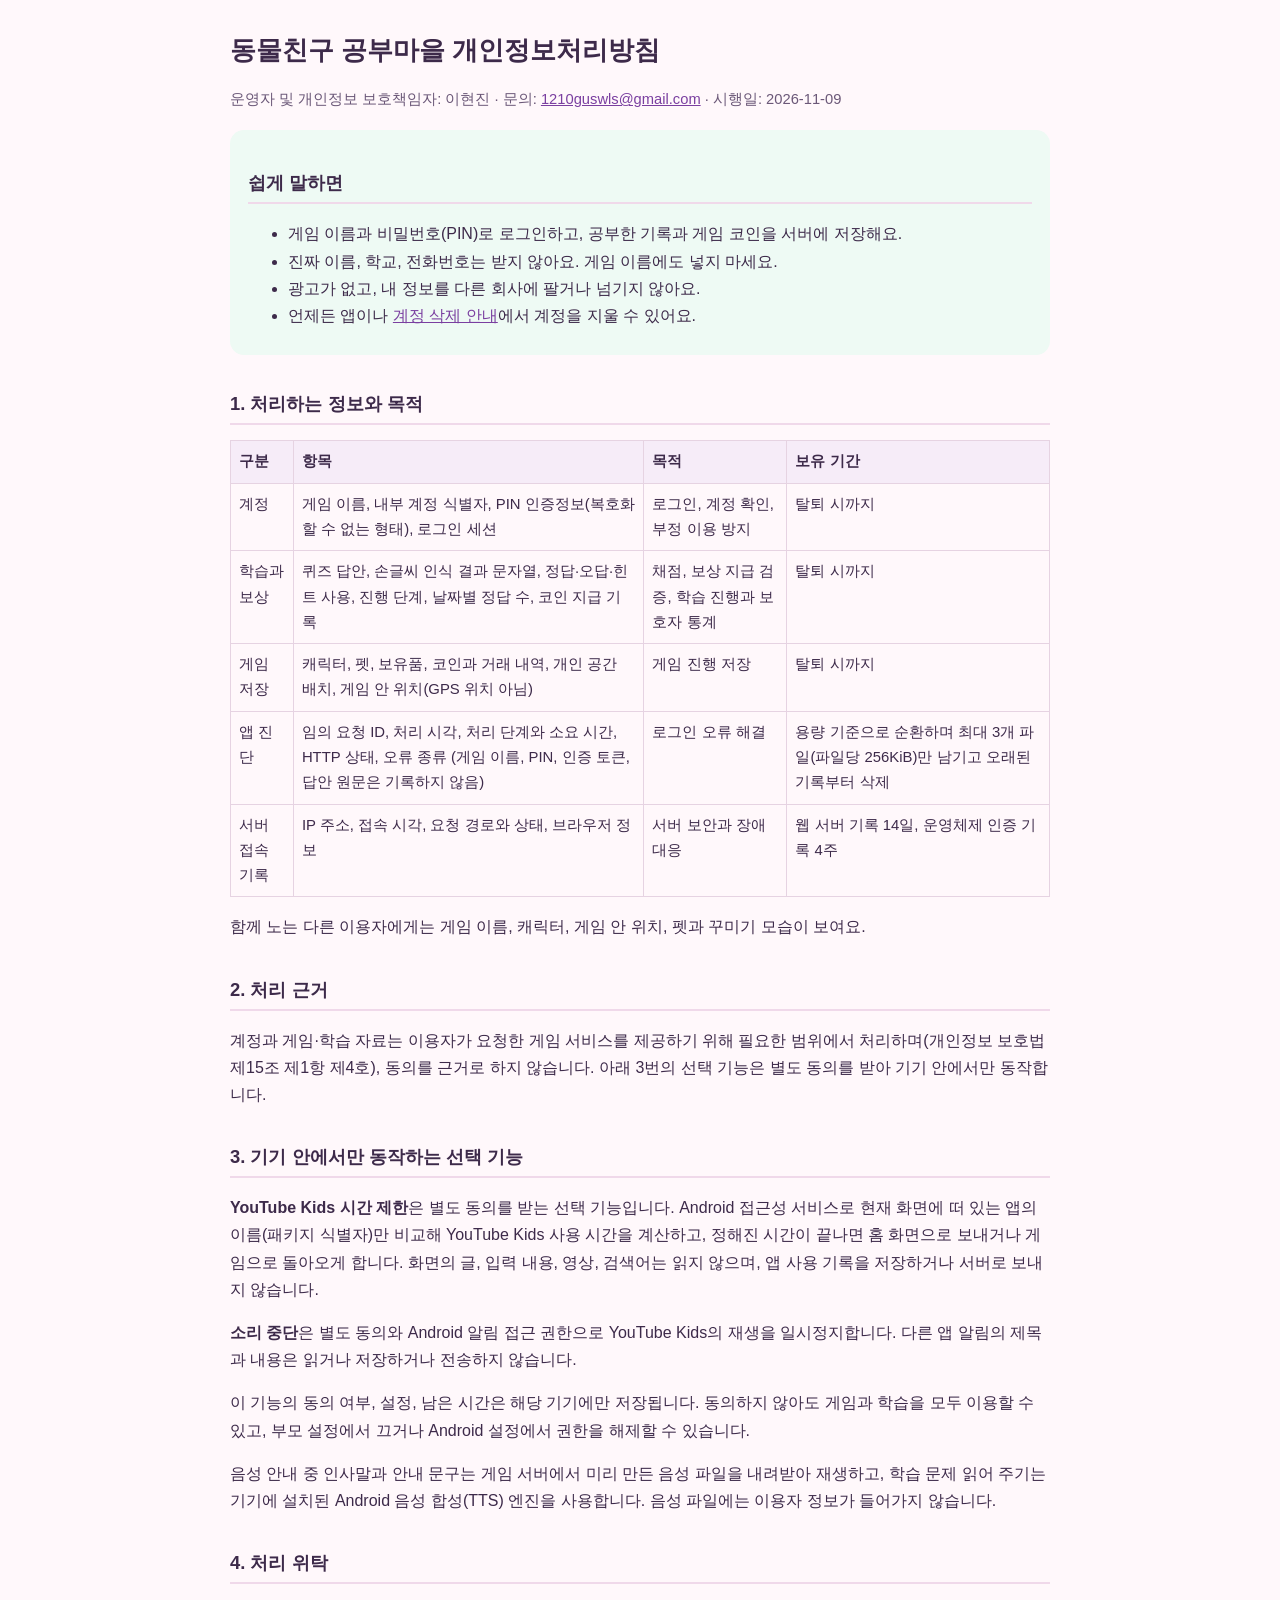
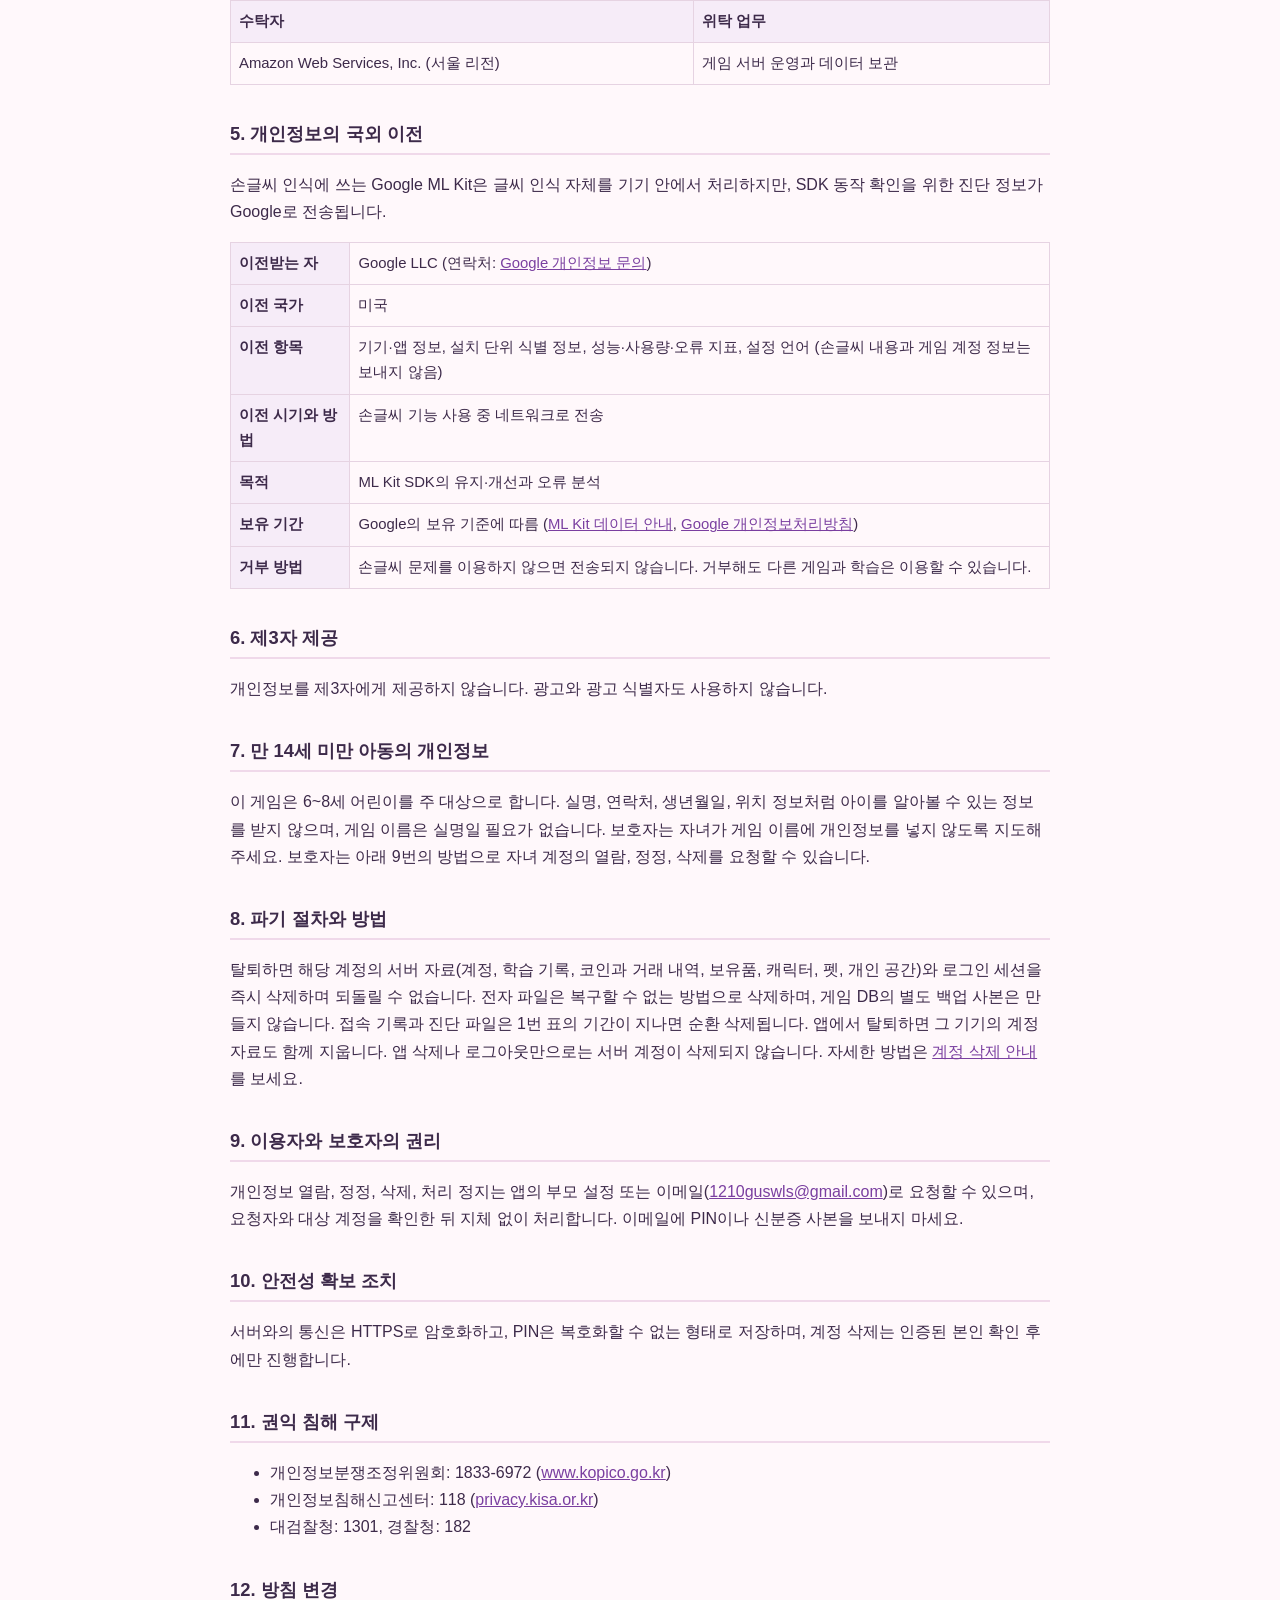
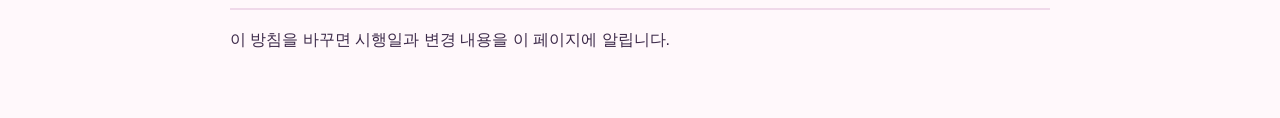
==== privacy.html @ 9f5e3489 "Add privacy policy and account deletion pages" ====
<!DOCTYPE html>
<html lang="ko">
<head>
<meta charset="utf-8">
<meta name="viewport" content="width=device-width, initial-scale=1">
<title>개인정보처리방침 | 동물친구 공부마을</title>
<link rel="stylesheet" href="style.css">
</head>
<body>
<main>
<h1>동물친구 공부마을 개인정보처리방침</h1>
<p class="meta">운영자 및 개인정보 보호책임자: 이현진 · 문의: <a href="mailto:1210guswls@gmail.com">1210guswls@gmail.com</a> · 시행일: 2026-11-09</p>

<section class="summary">
<h2>쉽게 말하면</h2>
<ul>
<li>게임 이름과 비밀번호(PIN)로 로그인하고, 공부한 기록과 게임 코인을 서버에 저장해요.</li>
<li>진짜 이름, 학교, 전화번호는 받지 않아요. 게임 이름에도 넣지 마세요.</li>
<li>광고가 없고, 내 정보를 다른 회사에 팔거나 넘기지 않아요.</li>
<li>언제든 앱이나 <a href="delete.html">계정 삭제 안내</a>에서 계정을 지울 수 있어요.</li>
</ul>
</section>

<h2>1. 처리하는 정보와 목적</h2>
<table>
<tr><th>구분</th><th>항목</th><th>목적</th><th>보유 기간</th></tr>
<tr><td>계정</td><td>게임 이름, 내부 계정 식별자, PIN 인증정보(복호화할 수 없는 형태), 로그인 세션</td><td>로그인, 계정 확인, 부정 이용 방지</td><td>탈퇴 시까지</td></tr>
<tr><td>학습과 보상</td><td>퀴즈 답안, 손글씨 인식 결과 문자열, 정답·오답·힌트 사용, 진행 단계, 날짜별 정답 수, 코인 지급 기록</td><td>채점, 보상 지급 검증, 학습 진행과 보호자 통계</td><td>탈퇴 시까지</td></tr>
<tr><td>게임 저장</td><td>캐릭터, 펫, 보유품, 코인과 거래 내역, 개인 공간 배치, 게임 안 위치(GPS 위치 아님)</td><td>게임 진행 저장</td><td>탈퇴 시까지</td></tr>
<tr><td>앱 진단</td><td>임의 요청 ID, 처리 시각, 처리 단계와 소요 시간, HTTP 상태, 오류 종류 (게임 이름, PIN, 인증 토큰, 답안 원문은 기록하지 않음)</td><td>로그인 오류 해결</td><td>용량 기준으로 순환하며 최대 3개 파일(파일당 256KiB)만 남기고 오래된 기록부터 삭제</td></tr>
<tr><td>서버 접속 기록</td><td>IP 주소, 접속 시각, 요청 경로와 상태, 브라우저 정보</td><td>서버 보안과 장애 대응</td><td>웹 서버 기록 14일, 운영체제 인증 기록 4주</td></tr>
</table>
<p>함께 노는 다른 이용자에게는 게임 이름, 캐릭터, 게임 안 위치, 펫과 꾸미기 모습이 보여요.</p>

<h2>2. 처리 근거</h2>
<p>계정과 게임·학습 자료는 이용자가 요청한 게임 서비스를 제공하기 위해 필요한 범위에서 처리하며(개인정보 보호법 제15조 제1항 제4호), 동의를 근거로 하지 않습니다. 아래 3번의 선택 기능은 별도 동의를 받아 기기 안에서만 동작합니다.</p>

<h2>3. 기기 안에서만 동작하는 선택 기능</h2>
<p><b>YouTube Kids 시간 제한</b>은 별도 동의를 받는 선택 기능입니다. Android 접근성 서비스로 현재 화면에 떠 있는 앱의 이름(패키지 식별자)만 비교해 YouTube Kids 사용 시간을 계산하고, 정해진 시간이 끝나면 홈 화면으로 보내거나 게임으로 돌아오게 합니다. 화면의 글, 입력 내용, 영상, 검색어는 읽지 않으며, 앱 사용 기록을 저장하거나 서버로 보내지 않습니다.</p>
<p><b>소리 중단</b>은 별도 동의와 Android 알림 접근 권한으로 YouTube Kids의 재생을 일시정지합니다. 다른 앱 알림의 제목과 내용은 읽거나 저장하거나 전송하지 않습니다.</p>
<p>이 기능의 동의 여부, 설정, 남은 시간은 해당 기기에만 저장됩니다. 동의하지 않아도 게임과 학습을 모두 이용할 수 있고, 부모 설정에서 끄거나 Android 설정에서 권한을 해제할 수 있습니다.</p>
<p>음성 안내 중 인사말과 안내 문구는 게임 서버에서 미리 만든 음성 파일을 내려받아 재생하고, 학습 문제 읽어 주기는 기기에 설치된 Android 음성 합성(TTS) 엔진을 사용합니다. 음성 파일에는 이용자 정보가 들어가지 않습니다.</p>

<h2>4. 처리 위탁</h2>
<table>
<tr><th>수탁자</th><th>위탁 업무</th></tr>
<tr><td>Amazon Web Services, Inc. (서울 리전)</td><td>게임 서버 운영과 데이터 보관</td></tr>
</table>

<h2>5. 개인정보의 국외 이전</h2>
<p>손글씨 인식에 쓰는 Google ML Kit은 글씨 인식 자체를 기기 안에서 처리하지만, SDK 동작 확인을 위한 진단 정보가 Google로 전송됩니다.</p>
<table>
<tr><th>이전받는 자</th><td>Google LLC (연락처: <a href="https://support.google.com/policies/contact/general_privacy_form">Google 개인정보 문의</a>)</td></tr>
<tr><th>이전 국가</th><td>미국</td></tr>
<tr><th>이전 항목</th><td>기기·앱 정보, 설치 단위 식별 정보, 성능·사용량·오류 지표, 설정 언어 (손글씨 내용과 게임 계정 정보는 보내지 않음)</td></tr>
<tr><th>이전 시기와 방법</th><td>손글씨 기능 사용 중 네트워크로 전송</td></tr>
<tr><th>목적</th><td>ML Kit SDK의 유지·개선과 오류 분석</td></tr>
<tr><th>보유 기간</th><td>Google의 보유 기준에 따름 (<a href="https://developers.google.com/ml-kit/android-data-disclosure">ML Kit 데이터 안내</a>, <a href="https://policies.google.com/privacy">Google 개인정보처리방침</a>)</td></tr>
<tr><th>거부 방법</th><td>손글씨 문제를 이용하지 않으면 전송되지 않습니다. 거부해도 다른 게임과 학습은 이용할 수 있습니다.</td></tr>
</table>

<h2>6. 제3자 제공</h2>
<p>개인정보를 제3자에게 제공하지 않습니다. 광고와 광고 식별자도 사용하지 않습니다.</p>

<h2>7. 만 14세 미만 아동의 개인정보</h2>
<p>이 게임은 6~8세 어린이를 주 대상으로 합니다. 실명, 연락처, 생년월일, 위치 정보처럼 아이를 알아볼 수 있는 정보를 받지 않으며, 게임 이름은 실명일 필요가 없습니다. 보호자는 자녀가 게임 이름에 개인정보를 넣지 않도록 지도해 주세요. 보호자는 아래 9번의 방법으로 자녀 계정의 열람, 정정, 삭제를 요청할 수 있습니다.</p>

<h2>8. 파기 절차와 방법</h2>
<p>탈퇴하면 해당 계정의 서버 자료(계정, 학습 기록, 코인과 거래 내역, 보유품, 캐릭터, 펫, 개인 공간)와 로그인 세션을 즉시 삭제하며 되돌릴 수 없습니다. 전자 파일은 복구할 수 없는 방법으로 삭제하며, 게임 DB의 별도 백업 사본은 만들지 않습니다. 접속 기록과 진단 파일은 1번 표의 기간이 지나면 순환 삭제됩니다. 앱에서 탈퇴하면 그 기기의 계정 자료도 함께 지웁니다. 앱 삭제나 로그아웃만으로는 서버 계정이 삭제되지 않습니다. 자세한 방법은 <a href="delete.html">계정 삭제 안내</a>를 보세요.</p>

<h2>9. 이용자와 보호자의 권리</h2>
<p>개인정보 열람, 정정, 삭제, 처리 정지는 앱의 부모 설정 또는 이메일(<a href="mailto:1210guswls@gmail.com">1210guswls@gmail.com</a>)로 요청할 수 있으며, 요청자와 대상 계정을 확인한 뒤 지체 없이 처리합니다. 이메일에 PIN이나 신분증 사본을 보내지 마세요.</p>

<h2>10. 안전성 확보 조치</h2>
<p>서버와의 통신은 HTTPS로 암호화하고, PIN은 복호화할 수 없는 형태로 저장하며, 계정 삭제는 인증된 본인 확인 후에만 진행합니다.</p>

<h2>11. 권익 침해 구제</h2>
<ul>
<li>개인정보분쟁조정위원회: 1833-6972 (<a href="https://www.kopico.go.kr">www.kopico.go.kr</a>)</li>
<li>개인정보침해신고센터: 118 (<a href="https://privacy.kisa.or.kr">privacy.kisa.or.kr</a>)</li>
<li>대검찰청: 1301, 경찰청: 182</li>
</ul>

<h2>12. 방침 변경</h2>
<p>이 방침을 바꾸면 시행일과 변경 내용을 이 페이지에 알립니다.</p>
</main>
</body>
</html>
---- style.css ----
body{margin:0;background:#fff8fb;color:#3d2a4a;font-family:-apple-system,"Apple SD Gothic Neo","Noto Sans KR","Malgun Gothic",sans-serif;line-height:1.7}
main{max-width:820px;margin:0 auto;padding:24px 18px 48px}
h1{font-size:1.6rem;margin:.2em 0 .4em}
h2{font-size:1.15rem;margin-top:1.8em;border-bottom:2px solid #f0d9ea;padding-bottom:.2em}
.meta{color:#6b5878;font-size:.92rem}
.summary{background:#eefaf4;border-radius:14px;padding:4px 18px 10px;margin:18px 0}
table{border-collapse:collapse;width:100%;font-size:.93rem;margin:.6em 0}
th,td{border:1px solid #e6d3e2;padding:8px;text-align:left;vertical-align:top}
th{background:#f6ecf8}
a{color:#7a3fa0}
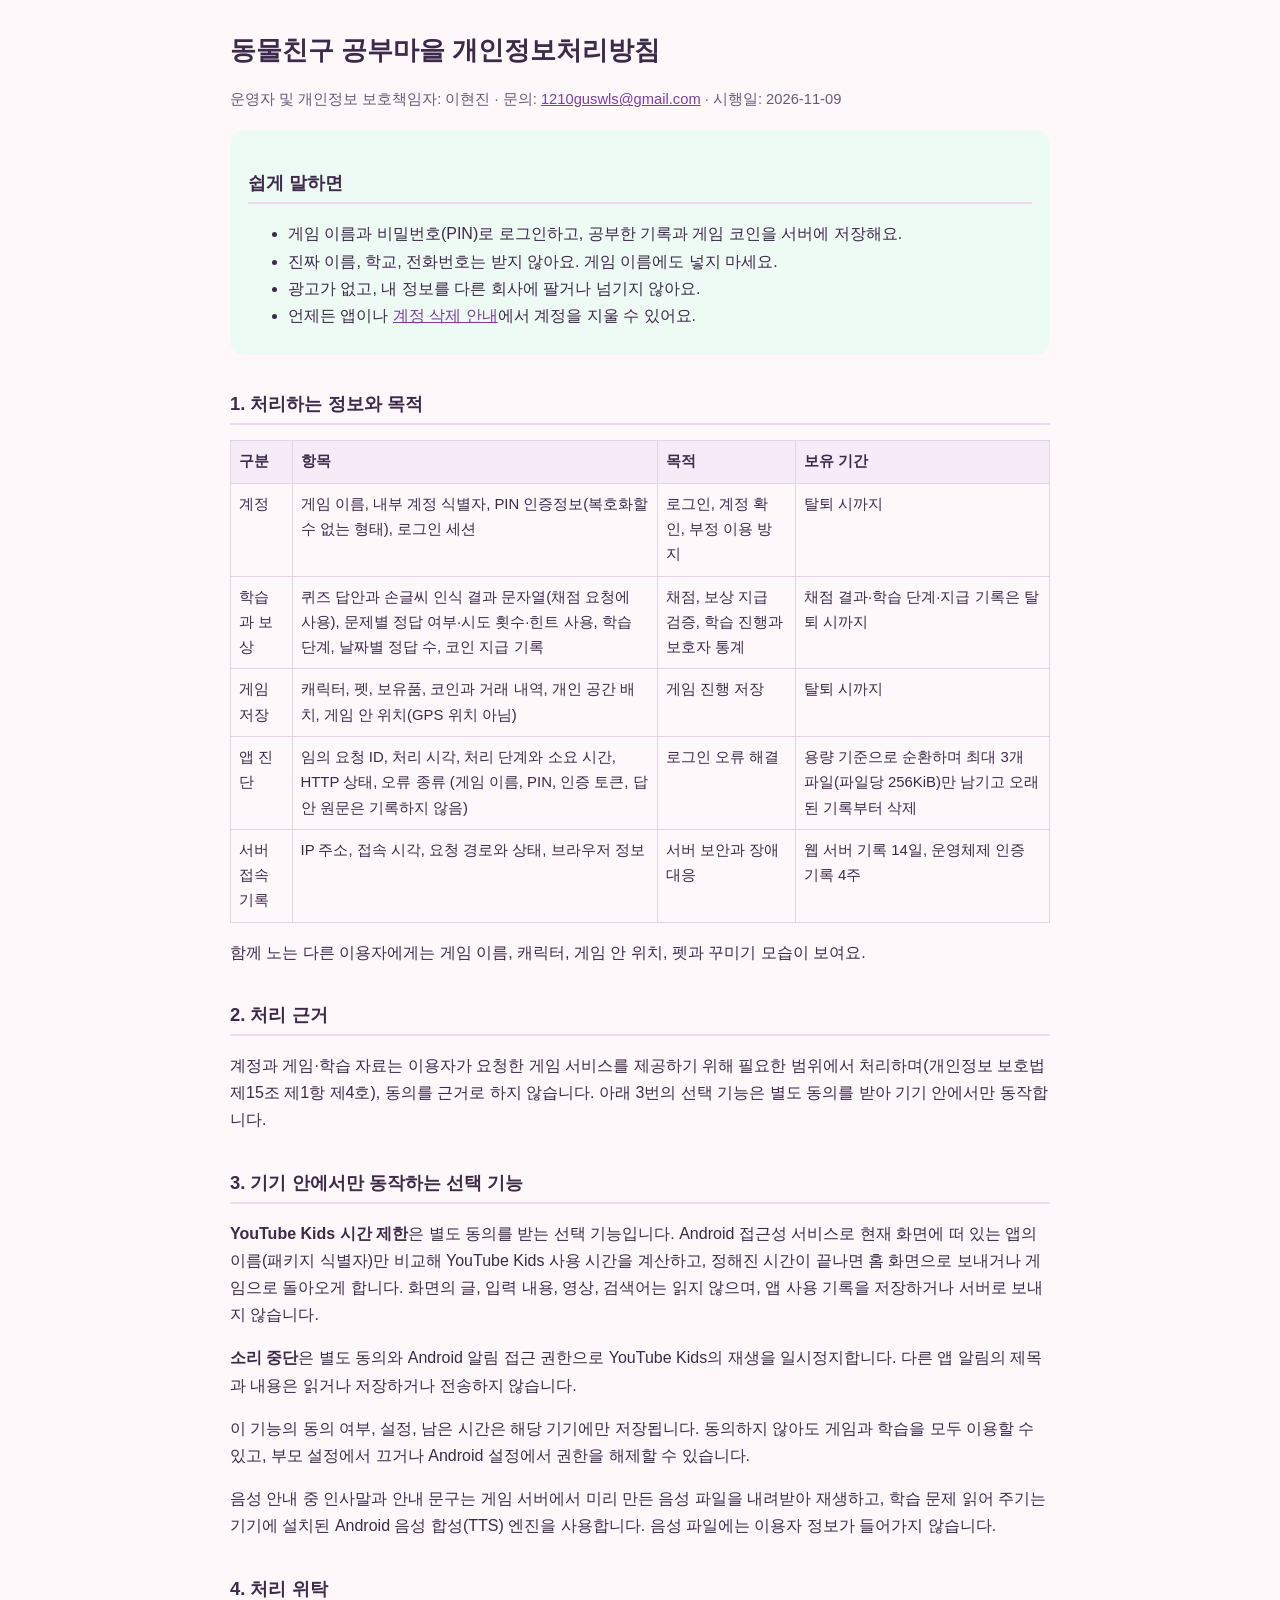
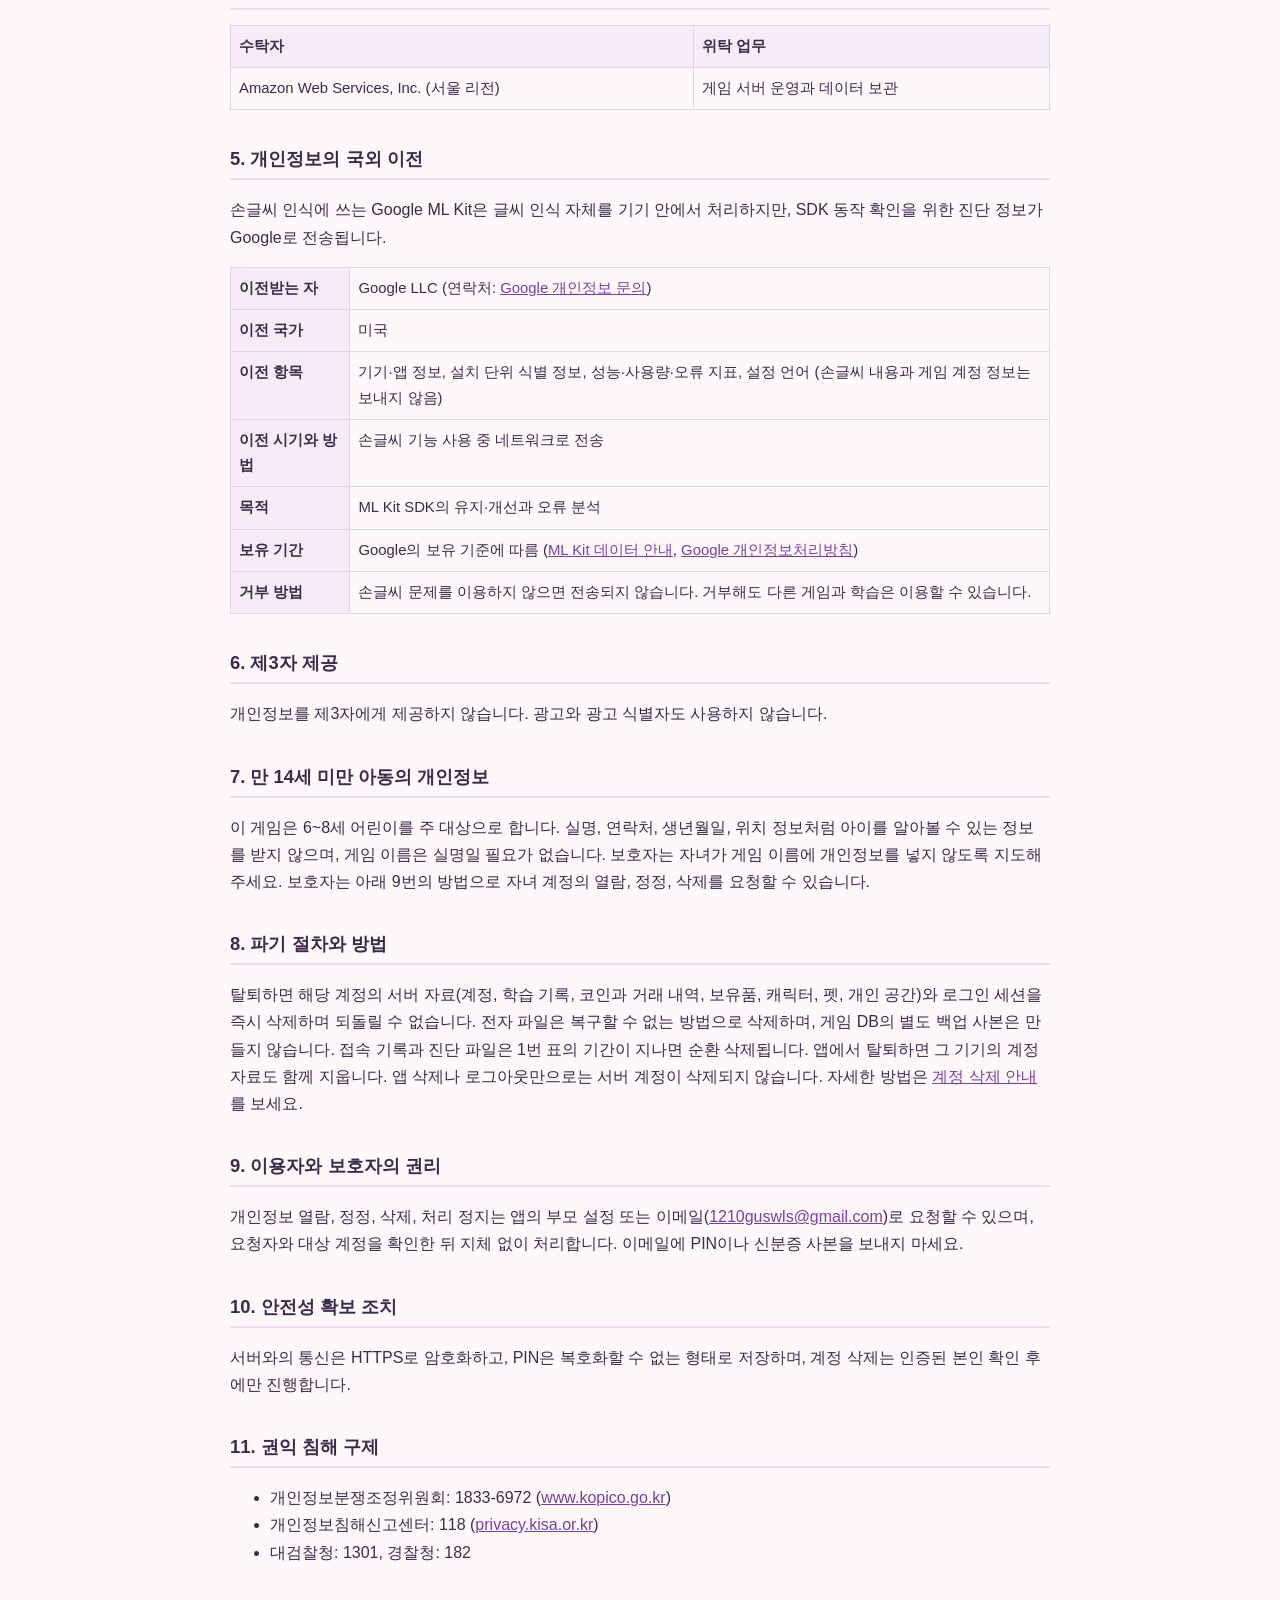
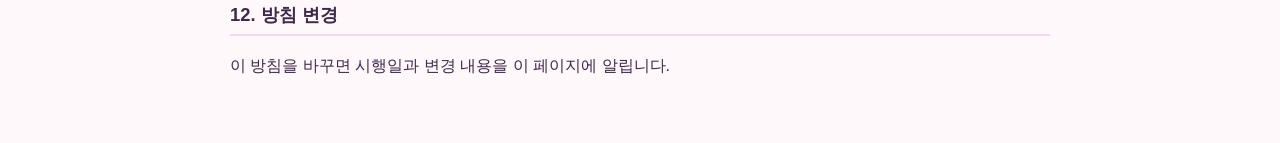
==== commit f88d883f: "Clarify what study data the server keeps" ====
--- a/privacy.html
+++ b/privacy.html
@@ -25,7 +25,7 @@
 <table>
 <tr><th>구분</th><th>항목</th><th>목적</th><th>보유 기간</th></tr>
 <tr><td>계정</td><td>게임 이름, 내부 계정 식별자, PIN 인증정보(복호화할 수 없는 형태), 로그인 세션</td><td>로그인, 계정 확인, 부정 이용 방지</td><td>탈퇴 시까지</td></tr>
-<tr><td>학습과 보상</td><td>퀴즈 답안, 손글씨 인식 결과 문자열, 정답·오답·힌트 사용, 진행 단계, 날짜별 정답 수, 코인 지급 기록</td><td>채점, 보상 지급 검증, 학습 진행과 보호자 통계</td><td>탈퇴 시까지</td></tr>
+<tr><td>학습과 보상</td><td>퀴즈 답안과 손글씨 인식 결과 문자열(채점 요청에 사용), 문제별 정답 여부·시도 횟수·힌트 사용, 학습 단계, 날짜별 정답 수, 코인 지급 기록</td><td>채점, 보상 지급 검증, 학습 진행과 보호자 통계</td><td>채점 결과·학습 단계·지급 기록은 탈퇴 시까지</td></tr>
 <tr><td>게임 저장</td><td>캐릭터, 펫, 보유품, 코인과 거래 내역, 개인 공간 배치, 게임 안 위치(GPS 위치 아님)</td><td>게임 진행 저장</td><td>탈퇴 시까지</td></tr>
 <tr><td>앱 진단</td><td>임의 요청 ID, 처리 시각, 처리 단계와 소요 시간, HTTP 상태, 오류 종류 (게임 이름, PIN, 인증 토큰, 답안 원문은 기록하지 않음)</td><td>로그인 오류 해결</td><td>용량 기준으로 순환하며 최대 3개 파일(파일당 256KiB)만 남기고 오래된 기록부터 삭제</td></tr>
 <tr><td>서버 접속 기록</td><td>IP 주소, 접속 시각, 요청 경로와 상태, 브라우저 정보</td><td>서버 보안과 장애 대응</td><td>웹 서버 기록 14일, 운영체제 인증 기록 4주</td></tr>
